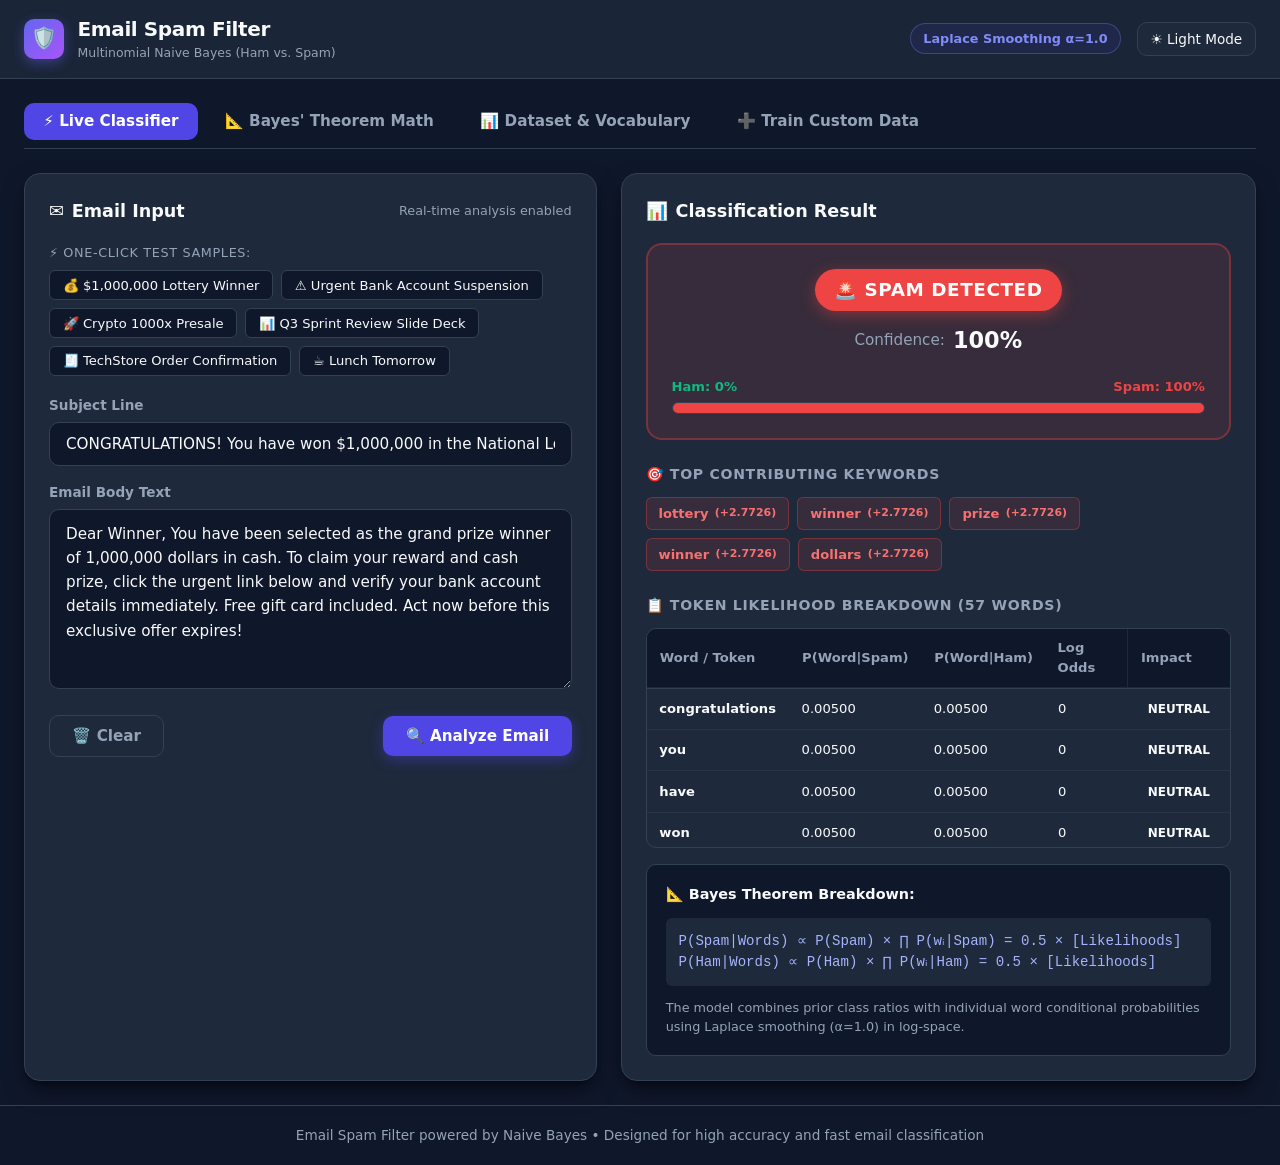
==== index.html @ 313b8cf3 "Add files via upload" ====
<!DOCTYPE html>
<html lang="en" data-theme="dark">
<head>
  <meta charset="UTF-8">
  <meta name="viewport" content="width=device-width, initial-scale=1.0">
  <title>Email Spam Filter — Naive Bayes Classifier</title>
  <link rel="stylesheet" href="static/style.css">
  <link rel="icon" href="data:image/svg+xml,<svg xmlns='http://www.w3.org/2000/svg' viewBox='0 0 100 100'><text y='.9em' font-size='90'>🛡️</text></svg>">
</head>
<body>

  <!-- Header -->
  <header>
    <div class="header-container">
      <div class="logo-area">
        <div class="logo-icon">🛡️</div>
        <div class="logo-text">
          <h1>Email Spam Filter</h1>
          <p>Multinomial Naive Bayes (Ham vs. Spam)</p>
        </div>
      </div>
      <div class="header-actions">
        <span class="badge-tag">Laplace Smoothing α=1.0</span>
        <button id="themeToggle" class="theme-toggle">
          <span>☀️ Light Mode</span>
        </button>
      </div>
    </div>
  </header>

  <!-- Main Content -->
  <main>
    <!-- Navigation Tabs -->
    <nav class="tabs-nav">
      <button class="tab-btn active" data-tab="tab-analyzer">
        <span>⚡ Live Classifier</span>
      </button>
      <button class="tab-btn" data-tab="tab-math">
        <span>📐 Bayes' Theorem Math</span>
      </button>
      <button class="tab-btn" data-tab="tab-dataset">
        <span>📊 Dataset & Vocabulary</span>
      </button>
      <button class="tab-btn" data-tab="tab-train">
        <span>➕ Train Custom Data</span>
      </button>
    </nav>

    <!-- TAB 1: Live Email Classifier -->
    <section id="tab-analyzer" class="tab-panel active">
      <div class="app-grid">
        
        <!-- Left Panel: Input & Samples -->
        <div class="card">
          <div class="card-header">
            <h2 class="card-title">
              <span>✉️</span> Email Input
            </h2>
            <span style="font-size: 0.8rem; color: var(--text-muted);">Real-time analysis enabled</span>
          </div>

          <!-- Quick Test Samples -->
          <div class="samples-bar">
            <div class="samples-label">
              <span>⚡ One-Click Test Samples:</span>
            </div>
            <div id="sampleChips" class="samples-chips">
              <!-- Dynamically rendered samples -->
            </div>
          </div>

          <!-- Input Fields -->
          <div class="form-group">
            <label for="emailSubject">Subject Line</label>
            <input type="text" id="emailSubject" class="form-control" placeholder="e.g., Claim your $1,000,000 lottery winnings now!">
          </div>

          <div class="form-group">
            <label for="emailBody">Email Body Text</label>
            <textarea id="emailBody" class="form-control" placeholder="Type or paste the contents of an email here..."></textarea>
          </div>

          <div class="action-row">
            <button id="clearBtn" class="btn btn-secondary">
              <span>🗑️ Clear</span>
            </button>
            <button id="analyzeBtn" class="btn btn-primary">
              <span>🔍 Analyze Email</span>
            </button>
          </div>
        </div>

        <!-- Right Panel: Results & Diagnostics -->
        <div class="card">
          <div class="card-header">
            <h2 class="card-title">
              <span>📊</span> Classification Result
            </h2>
          </div>

          <div id="resultCard">
            <!-- Dynamic Result Card -->
          </div>
        </div>

      </div>
    </section>

    <!-- TAB 2: Bayes Theorem Math -->
    <section id="tab-math" class="tab-panel">
      <div class="card">
        <h2 class="card-title" style="margin-bottom: 1rem;">
          <span>📐</span> How Naive Bayes Classifies Emails
        </h2>
        
        <p style="color: var(--text-muted); margin-bottom: 1.5rem;">
          Naive Bayes calculates the probability that an email belongs to a class (\(C \in \{\text{Spam}, \text{Ham}\}\)) given the observed words (\(W = \{w_1, w_2, \dots, w_n\}\)).
        </p>

        <div style="display: grid; grid-template-columns: repeat(auto-fit, minmax(300px, 1fr)); gap: 1.5rem;">
          
          <div class="math-card">
            <h3 style="color: var(--primary); margin-bottom: 0.5rem;">1. Bayes' Theorem</h3>
            <div class="math-formula">
              P(Spam | W) = [ P(Spam) × ∏ P(wᵢ | Spam) ] / P(W)
            </div>
            <p style="font-size: 0.85rem; color: var(--text-muted);">
              Calculates the posterior probability given the product of individual word likelihoods multiplied by the prior probability of spam.
            </p>
          </div>

          <div class="math-card">
            <h3 style="color: var(--warning-yellow); margin-bottom: 0.5rem;">2. Laplace Smoothing</h3>
            <div class="math-formula">
              P(wᵢ | c) = (Count(wᵢ, c) + α) / (Total Words in c + α × |V|)
            </div>
            <p style="font-size: 0.85rem; color: var(--text-muted);">
              Prevents zero-probability errors when encountering words that never appeared in a specific training category (setting α = 1.0).
            </p>
          </div>

          <div class="math-card">
            <h3 style="color: var(--ham-green); margin-bottom: 0.5rem;">3. Log-Space Computation</h3>
            <div class="math-formula">
              log P(c | W) = log P(c) + ∑ log P(wᵢ | c)
            </div>
            <p style="font-size: 0.85rem; color: var(--text-muted);">
              Multiplication of many small probabilities causes floating-point underflow in computers. Adding log probabilities preserves numerical precision.
            </p>
          </div>

          <div class="math-card">
            <h3 style="color: var(--spam-red); margin-bottom: 0.5rem;">4. The "Naive" Assumption</h3>
            <div class="math-formula">
              P(w₁, w₂, ..., wₙ | c) = ∏ P(wᵢ | c)
            </div>
            <p style="font-size: 0.85rem; color: var(--text-muted);">
              Assumes that all words in an email are conditionally independent of each other given the class. Despite being simplistic, it delivers outstanding accuracy in spam filtering!
            </p>
          </div>

        </div>
      </div>
    </section>

    <!-- TAB 3: Dataset & Vocabulary -->
    <section id="tab-dataset" class="tab-panel">
      <div id="statsContainer">
        <!-- Dynamically rendered statistics -->
      </div>
    </section>

    <!-- TAB 4: Train Custom Data -->
    <section id="tab-train" class="tab-panel">
      <div class="card" style="max-width: 700px; margin: 0 auto;">
        <h2 class="card-title" style="margin-bottom: 0.5rem;">
          <span>➕</span> Add Email to Training Set
        </h2>
        <p style="color: var(--text-muted); font-size: 0.88rem; margin-bottom: 1.5rem;">
          Expand the classifier's vocabulary by adding new custom Ham or Spam emails. The model retrains in milliseconds.
        </p>

        <form id="trainForm">
          <div class="form-group">
            <label for="customLabel">Email Classification</label>
            <select id="customLabel" class="form-control">
              <option value="spam">🚨 SPAM (Unsolicited / Phishing / Scams / Marketing)</option>
              <option value="ham">✅ HAM (Legitimate / Personal / Work / Invoices)</option>
            </select>
          </div>

          <div class="form-group">
            <label for="customSubject">Subject Line</label>
            <input type="text" id="customSubject" class="form-control" placeholder="Enter subject...">
          </div>

          <div class="form-group">
            <label for="customBody">Email Body</label>
            <textarea id="customBody" class="form-control" style="min-height: 120px;" placeholder="Enter email text..."></textarea>
          </div>

          <div style="display: flex; align-items: center; justify-content: space-between; margin-top: 1.2rem;">
            <div id="trainStatus" style="font-size: 0.88rem;"></div>
            <button type="submit" class="btn btn-primary">
              <span>🚀 Train Model</span>
            </button>
          </div>
        </form>
      </div>
    </section>

  </main>

  <!-- Footer -->
  <footer>
    <p>Email Spam Filter powered by Naive Bayes &bull; Designed for high accuracy and fast email classification</p>
  </footer>

  <script src="static/app.js"></script>
</body>
</html>
---- static/style.css ----
:root {
  --primary: #4f46e5;
  --primary-hover: #4338ca;
  --primary-light: rgba(79, 70, 229, 0.1);
  --spam-red: #ef4444;
  --spam-red-bg: rgba(239, 68, 68, 0.12);
  --spam-red-border: rgba(239, 68, 68, 0.35);
  --ham-green: #10b981;
  --ham-green-bg: rgba(16, 185, 129, 0.12);
  --ham-green-border: rgba(16, 185, 129, 0.35);
  --warning-yellow: #f59e0b;
  
  --bg-main: #0f172a;
  --bg-card: #1e293b;
  --bg-card-glass: rgba(30, 41, 59, 0.85);
  --bg-input: #0f172a;
  --border-color: #334155;
  --border-hover: #475569;
  --text-main: #f8fafc;
  --text-muted: #94a3b8;
  --text-faint: #64748b;
  --shadow: 0 10px 25px -5px rgba(0, 0, 0, 0.5), 0 8px 10px -6px rgba(0, 0, 0, 0.5);
  --radius-lg: 16px;
  --radius-md: 10px;
  --radius-sm: 6px;
}

[data-theme="light"] {
  --bg-main: #f1f5f9;
  --bg-card: #ffffff;
  --bg-card-glass: rgba(255, 255, 255, 0.9);
  --bg-input: #f8fafc;
  --border-color: #e2e8f0;
  --border-hover: #cbd5e1;
  --text-main: #0f172a;
  --text-muted: #64748b;
  --text-faint: #94a3b8;
  --shadow: 0 10px 25px -5px rgba(15, 23, 42, 0.08), 0 8px 10px -6px rgba(15, 23, 42, 0.04);
}

* {
  margin: 0;
  padding: 0;
  box-sizing: border-box;
  font-family: 'Segoe UI', system-ui, -apple-system, BlinkMacSystemFont, Roboto, Oxygen, Ubuntu, Cantarell, sans-serif;
}

body {
  background-color: var(--bg-main);
  color: var(--text-main);
  min-height: 100vh;
  display: flex;
  flex-direction: column;
  transition: background-color 0.3s ease, color 0.3s ease;
  line-height: 1.5;
}

/* Header */
header {
  background: var(--bg-card-glass);
  backdrop-filter: blur(12px);
  border-bottom: 1px solid var(--border-color);
  position: sticky;
  top: 0;
  z-index: 100;
}

.header-container {
  max-width: 1280px;
  margin: 0 auto;
  padding: 0.9rem 1.5rem;
  display: flex;
  align-items: center;
  justify-content: space-between;
}

.logo-area {
  display: flex;
  align-items: center;
  gap: 0.85rem;
}

.logo-icon {
  width: 40px;
  height: 40px;
  background: linear-gradient(135deg, #6366f1, #a855f7);
  border-radius: 10px;
  display: flex;
  align-items: center;
  justify-content: center;
  color: white;
  font-size: 1.3rem;
  box-shadow: 0 4px 12px rgba(99, 102, 241, 0.4);
}

.logo-text h1 {
  font-size: 1.25rem;
  font-weight: 700;
  letter-spacing: -0.02em;
}

.logo-text p {
  font-size: 0.78rem;
  color: var(--text-muted);
}

.header-actions {
  display: flex;
  align-items: center;
  gap: 1rem;
}

.badge-tag {
  background: var(--primary-light);
  color: #818cf8;
  padding: 0.3rem 0.75rem;
  border-radius: 20px;
  font-size: 0.8rem;
  font-weight: 600;
  border: 1px solid rgba(129, 140, 248, 0.3);
}

.theme-toggle {
  background: var(--bg-card);
  border: 1px solid var(--border-color);
  color: var(--text-main);
  padding: 0.5rem 0.8rem;
  border-radius: var(--radius-md);
  cursor: pointer;
  display: flex;
  align-items: center;
  gap: 0.4rem;
  font-size: 0.85rem;
  transition: all 0.2s;
}

.theme-toggle:hover {
  border-color: var(--border-hover);
}

/* Main Container */
main {
  flex: 1;
  max-width: 1280px;
  width: 100%;
  margin: 1.5rem auto;
  padding: 0 1.5rem;
}

/* Tabs */
.tabs-nav {
  display: flex;
  gap: 0.5rem;
  margin-bottom: 1.5rem;
  border-bottom: 1px solid var(--border-color);
  padding-bottom: 0.5rem;
}

.tab-btn {
  background: transparent;
  border: none;
  color: var(--text-muted);
  font-size: 0.95rem;
  font-weight: 600;
  padding: 0.6rem 1.2rem;
  border-radius: var(--radius-md);
  cursor: pointer;
  display: flex;
  align-items: center;
  gap: 0.5rem;
  transition: all 0.2s;
}

.tab-btn:hover {
  color: var(--text-main);
  background: rgba(255, 255, 255, 0.05);
}

.tab-btn.active {
  color: white;
  background: var(--primary);
}

/* Tab Panels */
.tab-panel {
  display: none;
}

.tab-panel.active {
  display: block;
}

/* Grid Layout */
.app-grid {
  display: grid;
  grid-template-columns: 1.15fr 0.85fr;
  gap: 1.5rem;
}

@media (max-width: 960px) {
  .app-grid {
    grid-template-columns: 1fr;
  }
}

/* Card */
.card {
  background: var(--bg-card);
  border: 1px solid var(--border-color);
  border-radius: var(--radius-lg);
  padding: 1.5rem;
  box-shadow: var(--shadow);
}

.card-header {
  display: flex;
  align-items: center;
  justify-content: space-between;
  margin-bottom: 1.2rem;
}

.card-title {
  font-size: 1.1rem;
  font-weight: 700;
  display: flex;
  align-items: center;
  gap: 0.5rem;
}

/* Sample Emails Picker */
.samples-bar {
  margin-bottom: 1.2rem;
}

.samples-label {
  font-size: 0.8rem;
  text-transform: uppercase;
  letter-spacing: 0.05em;
  color: var(--text-muted);
  margin-bottom: 0.5rem;
  display: flex;
  align-items: center;
  gap: 0.4rem;
}

.samples-chips {
  display: flex;
  flex-wrap: wrap;
  gap: 0.5rem;
}

.sample-chip {
  background: var(--bg-main);
  border: 1px solid var(--border-color);
  color: var(--text-main);
  padding: 0.4rem 0.8rem;
  border-radius: var(--radius-sm);
  font-size: 0.82rem;
  cursor: pointer;
  transition: all 0.2s;
  display: flex;
  align-items: center;
  gap: 0.35rem;
}

.sample-chip:hover {
  border-color: var(--primary);
  transform: translateY(-1px);
}

.sample-chip.spam-chip:hover {
  border-color: var(--spam-red);
  background: var(--spam-red-bg);
}

.sample-chip.ham-chip:hover {
  border-color: var(--ham-green);
  background: var(--ham-green-bg);
}

/* Inputs */
.form-group {
  margin-bottom: 1rem;
}

.form-group label {
  display: block;
  font-size: 0.85rem;
  font-weight: 600;
  color: var(--text-muted);
  margin-bottom: 0.4rem;
}

.form-control {
  width: 100%;
  background: var(--bg-input);
  border: 1px solid var(--border-color);
  border-radius: var(--radius-md);
  padding: 0.75rem 1rem;
  color: var(--text-main);
  font-size: 0.95rem;
  transition: border-color 0.2s, box-shadow 0.2s;
}

.form-control:focus {
  outline: none;
  border-color: var(--primary);
  box-shadow: 0 0 0 3px var(--primary-light);
}

textarea.form-control {
  resize: vertical;
  min-height: 180px;
  line-height: 1.6;
}

.action-row {
  display: flex;
  align-items: center;
  justify-content: space-between;
  margin-top: 1.2rem;
}

.btn {
  padding: 0.7rem 1.4rem;
  border-radius: var(--radius-md);
  font-size: 0.95rem;
  font-weight: 600;
  cursor: pointer;
  display: inline-flex;
  align-items: center;
  gap: 0.5rem;
  transition: all 0.2s;
  border: none;
}

.btn-primary {
  background: var(--primary);
  color: white;
  box-shadow: 0 4px 14px rgba(79, 70, 229, 0.4);
}

.btn-primary:hover {
  background: var(--primary-hover);
  transform: translateY(-1px);
}

.btn-secondary {
  background: transparent;
  border: 1px solid var(--border-color);
  color: var(--text-muted);
}

.btn-secondary:hover {
  color: var(--text-main);
  border-color: var(--border-hover);
}

/* Result Panel */
.result-box {
  text-align: center;
  padding: 1.5rem;
  border-radius: var(--radius-lg);
  margin-bottom: 1.5rem;
  position: relative;
  overflow: hidden;
  transition: all 0.3s ease;
  border: 2px solid transparent;
}

.result-box.empty {
  background: var(--bg-main);
  border-color: var(--border-color);
  color: var(--text-muted);
}

.result-box.spam {
  background: var(--spam-red-bg);
  border-color: var(--spam-red-border);
}

.result-box.ham {
  background: var(--ham-green-bg);
  border-color: var(--ham-green-border);
}

.status-badge {
  display: inline-flex;
  align-items: center;
  gap: 0.5rem;
  padding: 0.45rem 1.2rem;
  border-radius: 30px;
  font-size: 1.15rem;
  font-weight: 800;
  letter-spacing: 0.03em;
  margin-bottom: 0.8rem;
  text-transform: uppercase;
}

.result-box.spam .status-badge {
  background: var(--spam-red);
  color: white;
  box-shadow: 0 4px 15px rgba(239, 68, 68, 0.4);
}

.result-box.ham .status-badge {
  background: var(--ham-green);
  color: white;
  box-shadow: 0 4px 15px rgba(16, 185, 129, 0.4);
}

.confidence-display {
  display: flex;
  align-items: center;
  justify-content: center;
  gap: 0.5rem;
  font-size: 0.95rem;
  color: var(--text-muted);
}

.confidence-num {
  font-size: 1.4rem;
  font-weight: 800;
  color: var(--text-main);
}

/* Probability Bars */
.prob-split {
  margin-top: 1.2rem;
}

.prob-labels {
  display: flex;
  justify-content: space-between;
  font-size: 0.82rem;
  font-weight: 600;
  margin-bottom: 0.35rem;
}

.prob-bar-container {
  height: 12px;
  background: var(--bg-main);
  border-radius: 6px;
  overflow: hidden;
  display: flex;
  border: 1px solid var(--border-color);
}

.prob-bar-ham {
  height: 100%;
  background: var(--ham-green);
  transition: width 0.4s ease;
}

.prob-bar-spam {
  height: 100%;
  background: var(--spam-red);
  transition: width 0.4s ease;
}

/* Keywords Highlights */
.section-subtitle {
  font-size: 0.88rem;
  font-weight: 700;
  color: var(--text-muted);
  text-transform: uppercase;
  letter-spacing: 0.05em;
  margin-bottom: 0.75rem;
  display: flex;
  align-items: center;
  gap: 0.4rem;
}

.triggers-container {
  display: flex;
  flex-wrap: wrap;
  gap: 0.5rem;
  margin-bottom: 1.5rem;
}

.trigger-badge {
  padding: 0.35rem 0.75rem;
  border-radius: var(--radius-sm);
  font-size: 0.82rem;
  font-weight: 600;
  display: inline-flex;
  align-items: center;
  gap: 0.4rem;
}

.trigger-badge.spam {
  background: var(--spam-red-bg);
  color: #f87171;
  border: 1px solid var(--spam-red-border);
}

.trigger-badge.ham {
  background: var(--ham-green-bg);
  color: #34d399;
  border: 1px solid var(--ham-green-border);
}

/* Token Breakdown Table */
.token-table-wrapper {
  max-height: 220px;
  overflow-y: auto;
  border: 1px solid var(--border-color);
  border-radius: var(--radius-md);
}

.token-table {
  width: 100%;
  border-collapse: collapse;
  font-size: 0.82rem;
  text-align: left;
}

.token-table th {
  background: var(--bg-main);
  padding: 0.6rem 0.8rem;
  color: var(--text-muted);
  position: sticky;
  top: 0;
  font-weight: 600;
  border-bottom: 1px solid var(--border-color);
}

.token-table td {
  padding: 0.55rem 0.8rem;
  border-bottom: 1px solid rgba(255, 255, 255, 0.05);
}

.token-table tr:hover td {
  background: rgba(255, 255, 255, 0.02);
}

/* Explain Section / Formula */
.math-card {
  background: var(--bg-main);
  border: 1px solid var(--border-color);
  border-radius: var(--radius-md);
  padding: 1.2rem;
  margin-top: 1rem;
  font-size: 0.9rem;
}

.math-formula {
  background: var(--bg-card);
  padding: 0.8rem;
  border-radius: var(--radius-sm);
  font-family: 'Consolas', 'Courier New', monospace;
  color: #a5b4fc;
  font-size: 0.88rem;
  margin: 0.75rem 0;
  overflow-x: auto;
}

/* Stats Cards */
.stats-grid {
  display: grid;
  grid-template-columns: repeat(auto-fit, minmax(200px, 1fr));
  gap: 1rem;
  margin-bottom: 1.5rem;
}

.stat-item {
  background: var(--bg-main);
  border: 1px solid var(--border-color);
  border-radius: var(--radius-md);
  padding: 1.2rem;
  text-align: center;
}

.stat-number {
  font-size: 1.8rem;
  font-weight: 800;
  color: var(--primary);
  margin-bottom: 0.2rem;
}

.stat-title {
  font-size: 0.82rem;
  color: var(--text-muted);
  font-weight: 600;
}

/* Footer */
footer {
  margin-top: auto;
  border-top: 1px solid var(--border-color);
  padding: 1.2rem;
  text-align: center;
  font-size: 0.85rem;
  color: var(--text-muted);
}
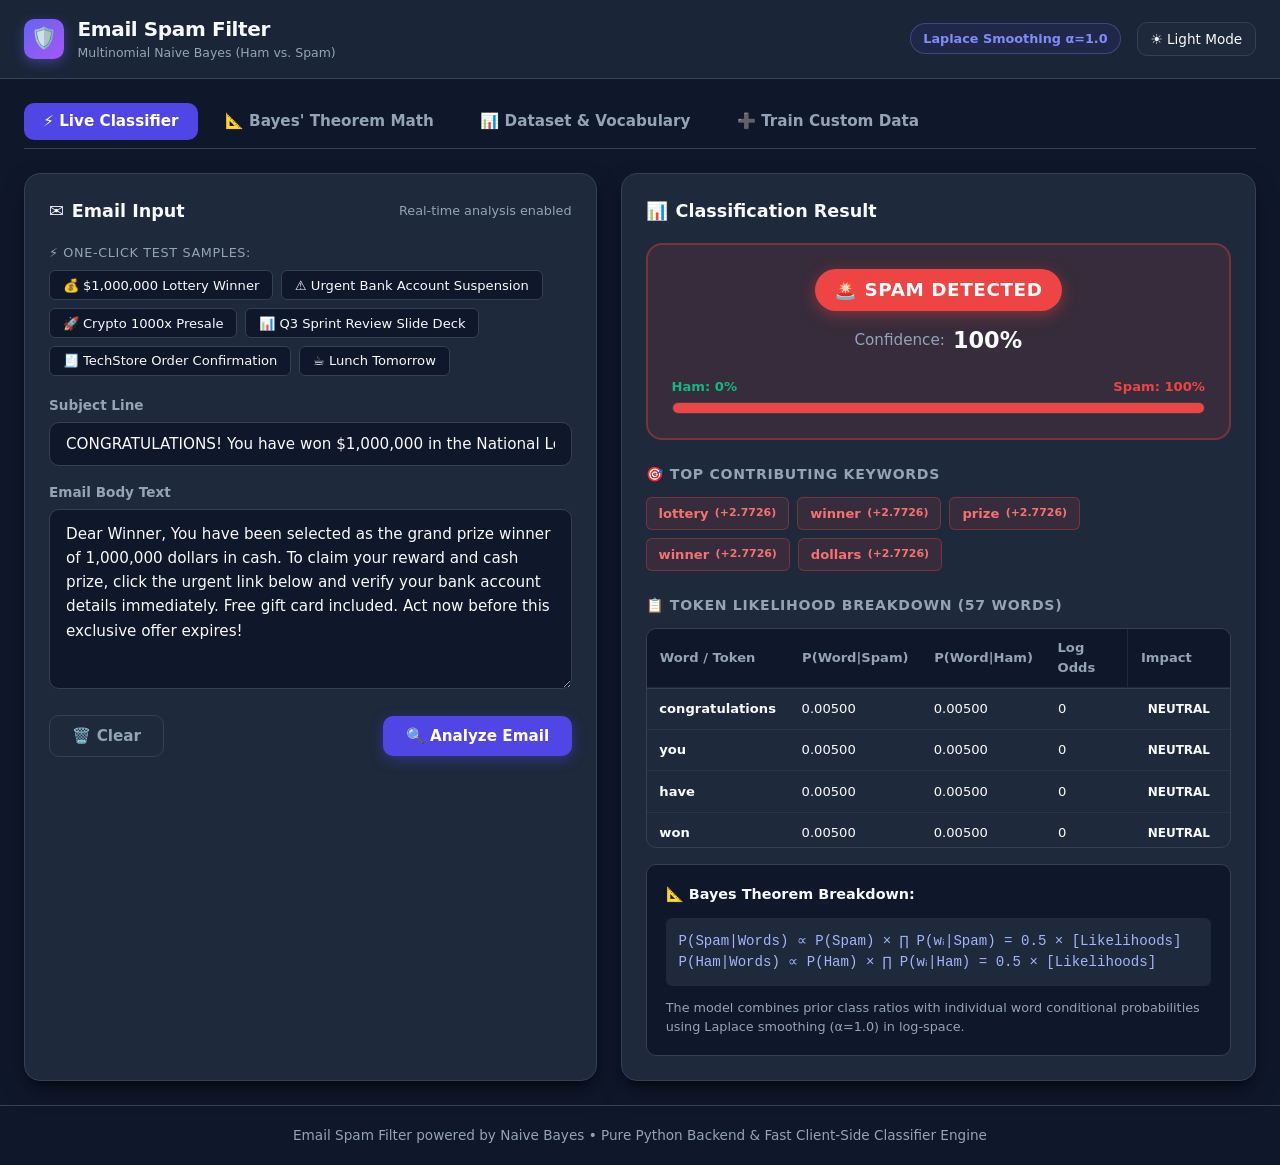
==== commit 6cb1cae3: "Add files via upload" ====
--- a/index.html
+++ b/index.html
@@ -114,7 +114,7 @@
         </h2>
         
         <p style="color: var(--text-muted); margin-bottom: 1.5rem;">
-          Naive Bayes calculates the probability that an email belongs to a class (\(C \in \{\text{Spam}, \text{Ham}\}\)) given the observed words (\(W = \{w_1, w_2, \dots, w_n\}\)).
+          Multinomial Naive Bayes calculates the posterior probability that an incoming email belongs to category (Spam or Ham) given the sequence of observed words.
         </p>
 
         <div style="display: grid; grid-template-columns: repeat(auto-fit, minmax(300px, 1fr)); gap: 1.5rem;">
@@ -125,7 +125,7 @@
               P(Spam | W) = [ P(Spam) × ∏ P(wᵢ | Spam) ] / P(W)
             </div>
             <p style="font-size: 0.85rem; color: var(--text-muted);">
-              Calculates the posterior probability given the product of individual word likelihoods multiplied by the prior probability of spam.
+              Calculates the posterior probability by multiplying prior class probability by the product of individual word likelihoods.
             </p>
           </div>
 
@@ -135,7 +135,7 @@
               P(wᵢ | c) = (Count(wᵢ, c) + α) / (Total Words in c + α × |V|)
             </div>
             <p style="font-size: 0.85rem; color: var(--text-muted);">
-              Prevents zero-probability errors when encountering words that never appeared in a specific training category (setting α = 1.0).
+              Prevents zero-probability multiplication errors when encountering words that never appeared in training data (setting α = 1.0).
             </p>
           </div>
 
@@ -145,7 +145,7 @@
               log P(c | W) = log P(c) + ∑ log P(wᵢ | c)
             </div>
             <p style="font-size: 0.85rem; color: var(--text-muted);">
-              Multiplication of many small probabilities causes floating-point underflow in computers. Adding log probabilities preserves numerical precision.
+              Multiplication of many small probabilities causes floating-point underflow. Computing in log-space replaces multiplication with addition.
             </p>
           </div>
 
@@ -155,7 +155,7 @@
               P(w₁, w₂, ..., wₙ | c) = ∏ P(wᵢ | c)
             </div>
             <p style="font-size: 0.85rem; color: var(--text-muted);">
-              Assumes that all words in an email are conditionally independent of each other given the class. Despite being simplistic, it delivers outstanding accuracy in spam filtering!
+              Assumes all word occurrences are conditionally independent given the email category. Despite its simplicity, it delivers remarkable classification accuracy!
             </p>
           </div>
 
@@ -166,7 +166,7 @@
     <!-- TAB 3: Dataset & Vocabulary -->
     <section id="tab-dataset" class="tab-panel">
       <div id="statsContainer">
-        <!-- Dynamically rendered statistics -->
+        <!-- Dynamically rendered statistics & Interactive Dataset Explorer -->
       </div>
     </section>
 
@@ -177,7 +177,7 @@
           <span>➕</span> Add Email to Training Set
         </h2>
         <p style="color: var(--text-muted); font-size: 0.88rem; margin-bottom: 1.5rem;">
-          Expand the classifier's vocabulary by adding new custom Ham or Spam emails. The model retrains in milliseconds.
+          Expand the classifier's vocabulary by adding custom Ham or Spam emails. The model retrains in real-time and updates vocabulary statistics.
         </p>
 
         <form id="trainForm">
@@ -213,7 +213,7 @@
 
   <!-- Footer -->
   <footer>
-    <p>Email Spam Filter powered by Naive Bayes &bull; Designed for high accuracy and fast email classification</p>
+    <p>Email Spam Filter powered by Naive Bayes &bull; Pure Python Backend &amp; Fast Client-Side Classifier Engine</p>
   </footer>
 
   <script src="static/app.js"></script>
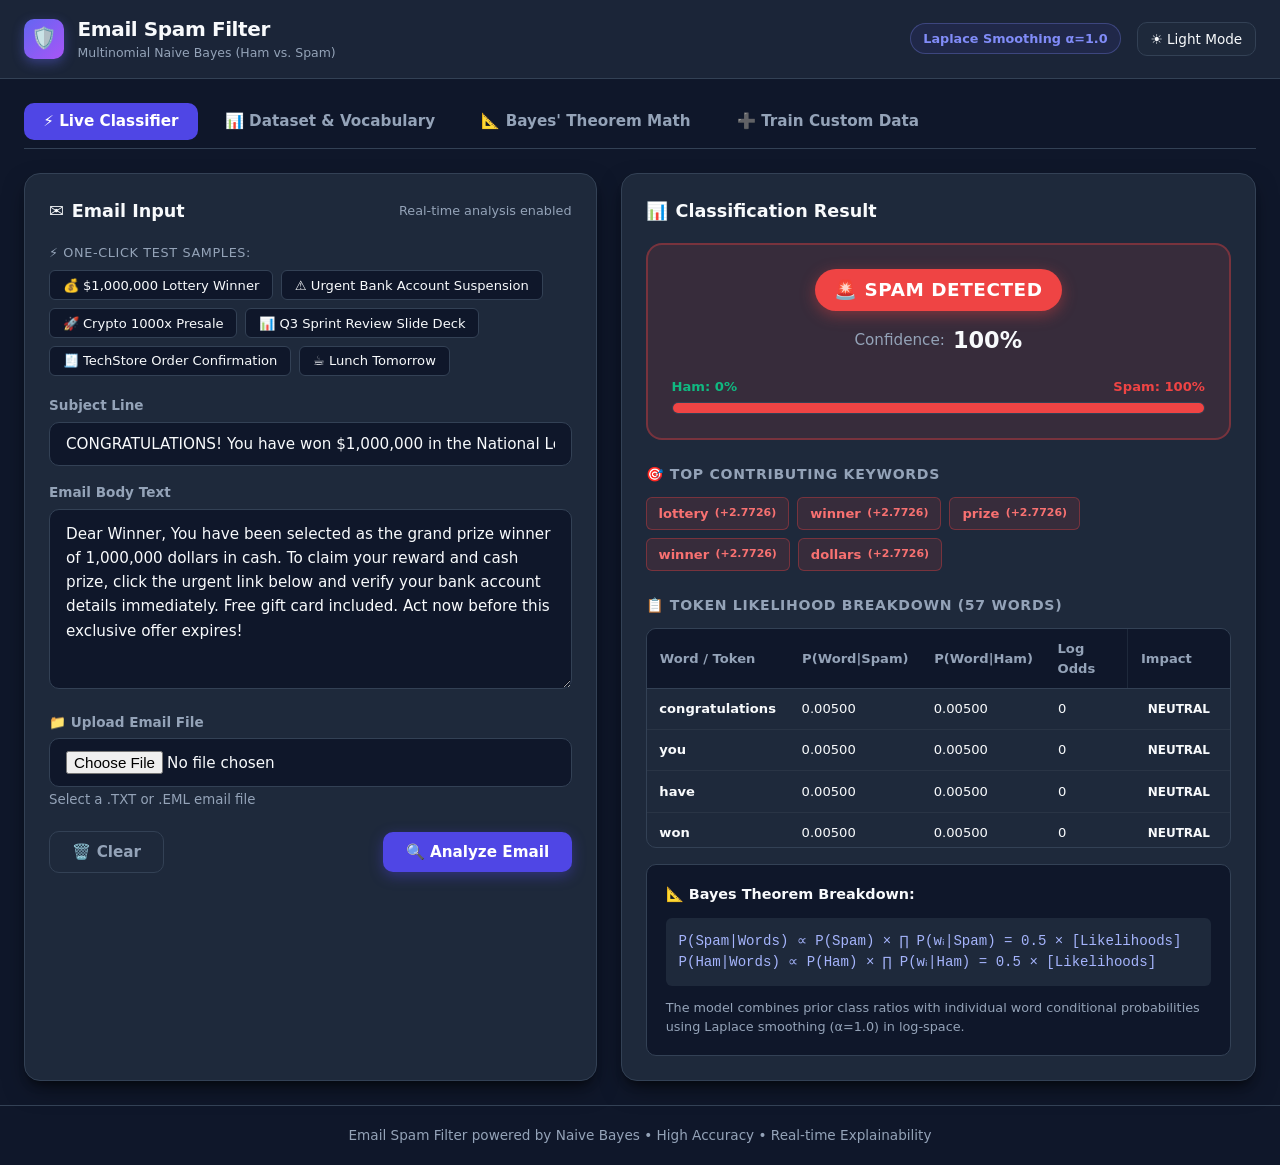
==== commit 3cc05a36: "Add files via upload" ====
--- a/index.html
+++ b/index.html
@@ -3,219 +3,887 @@
 <head>
   <meta charset="UTF-8">
   <meta name="viewport" content="width=device-width, initial-scale=1.0">
+
   <title>Email Spam Filter — Naive Bayes Classifier</title>
+
   <link rel="stylesheet" href="static/style.css">
-  <link rel="icon" href="data:image/svg+xml,<svg xmlns='http://www.w3.org/2000/svg' viewBox='0 0 100 100'><text y='.9em' font-size='90'>🛡️</text></svg>">
+
+  <link rel="icon"
+    href="data:image/svg+xml,<svg xmlns='http://www.w3.org/2000/svg' viewBox='0 0 100 100'><text y='.9em' font-size='90'>🛡️</text></svg>">
 </head>
+
 <body>
 
-  <!-- Header -->
+  <!-- HEADER -->
   <header>
     <div class="header-container">
+
       <div class="logo-area">
         <div class="logo-icon">🛡️</div>
+
         <div class="logo-text">
           <h1>Email Spam Filter</h1>
           <p>Multinomial Naive Bayes (Ham vs. Spam)</p>
         </div>
       </div>
+
       <div class="header-actions">
         <span class="badge-tag">Laplace Smoothing α=1.0</span>
+
         <button id="themeToggle" class="theme-toggle">
           <span>☀️ Light Mode</span>
         </button>
       </div>
+
     </div>
   </header>
 
-  <!-- Main Content -->
+
+  <!-- MAIN CONTENT -->
   <main>
-    <!-- Navigation Tabs -->
+
+    <!-- NAVIGATION -->
     <nav class="tabs-nav">
+
       <button class="tab-btn active" data-tab="tab-analyzer">
         <span>⚡ Live Classifier</span>
       </button>
+
+      <button class="tab-btn" data-tab="tab-dataset">
+        <span>📊 Dataset & Vocabulary</span>
+      </button>
+
       <button class="tab-btn" data-tab="tab-math">
         <span>📐 Bayes' Theorem Math</span>
       </button>
-      <button class="tab-btn" data-tab="tab-dataset">
-        <span>📊 Dataset & Vocabulary</span>
-      </button>
+
       <button class="tab-btn" data-tab="tab-train">
         <span>➕ Train Custom Data</span>
       </button>
+
     </nav>
 
-    <!-- TAB 1: Live Email Classifier -->
+
+    <!-- ===================== -->
+    <!-- TAB 1 LIVE CLASSIFIER -->
+    <!-- ===================== -->
+
     <section id="tab-analyzer" class="tab-panel active">
+
       <div class="app-grid">
-        
-        <!-- Left Panel: Input & Samples -->
+
+        <!-- LEFT INPUT PANEL -->
         <div class="card">
+
           <div class="card-header">
+
             <h2 class="card-title">
               <span>✉️</span> Email Input
             </h2>
-            <span style="font-size: 0.8rem; color: var(--text-muted);">Real-time analysis enabled</span>
-          </div>
-
-          <!-- Quick Test Samples -->
+
+            <span style="font-size: 0.8rem; color: var(--text-muted);">
+              Real-time analysis enabled
+            </span>
+
+          </div>
+
+
+          <!-- QUICK SAMPLES -->
+
           <div class="samples-bar">
+
             <div class="samples-label">
               <span>⚡ One-Click Test Samples:</span>
             </div>
+
             <div id="sampleChips" class="samples-chips">
-              <!-- Dynamically rendered samples -->
-            </div>
-          </div>
-
-          <!-- Input Fields -->
+
+              <!-- Samples added by JavaScript -->
+
+            </div>
+
+          </div>
+
+
+          <!-- SUBJECT -->
+
           <div class="form-group">
-            <label for="emailSubject">Subject Line</label>
-            <input type="text" id="emailSubject" class="form-control" placeholder="e.g., Claim your $1,000,000 lottery winnings now!">
-          </div>
+
+            <label for="emailSubject">
+              Subject Line
+            </label>
+
+            <input
+              type="text"
+              id="emailSubject"
+              class="form-control"
+              placeholder="e.g., Claim your $1,000,000 lottery winnings now!"
+            >
+
+          </div>
+
+
+          <!-- EMAIL BODY -->
 
           <div class="form-group">
-            <label for="emailBody">Email Body Text</label>
-            <textarea id="emailBody" class="form-control" placeholder="Type or paste the contents of an email here..."></textarea>
-          </div>
+
+            <label for="emailBody">
+              Email Body Text
+            </label>
+
+            <textarea
+              id="emailBody"
+              class="form-control"
+              placeholder="Type or paste the contents of an email here..."
+            ></textarea>
+
+          </div>
+
+
+          <!-- ===================== -->
+          <!-- FILE UPLOAD SECTION -->
+          <!-- ===================== -->
+
+          <div class="form-group">
+
+            <label for="emailFile">
+              📁 Upload Email File
+            </label>
+
+            <input
+              type="file"
+              id="emailFile"
+              class="form-control"
+              accept=".txt,.eml"
+            >
+
+            <small style="color: var(--text-muted);">
+              Select a .TXT or .EML email file
+            </small>
+
+          </div>
+
+
+          <!-- BUTTONS -->
 
           <div class="action-row">
+
             <button id="clearBtn" class="btn btn-secondary">
               <span>🗑️ Clear</span>
             </button>
+
             <button id="analyzeBtn" class="btn btn-primary">
               <span>🔍 Analyze Email</span>
             </button>
-          </div>
-        </div>
-
-        <!-- Right Panel: Results & Diagnostics -->
+
+          </div>
+
+        </div>
+
+
+        <!-- RIGHT RESULT PANEL -->
+
         <div class="card">
+
           <div class="card-header">
+
             <h2 class="card-title">
               <span>📊</span> Classification Result
             </h2>
-          </div>
+
+          </div>
+
 
           <div id="resultCard">
-            <!-- Dynamic Result Card -->
-          </div>
+
+            <!-- Result added by JavaScript -->
+
+          </div>
+
         </div>
 
       </div>
+
     </section>
 
-    <!-- TAB 2: Bayes Theorem Math -->
-    <section id="tab-math" class="tab-panel">
+
+    <!-- ===================== -->
+    <!-- TAB 2 DATASET -->
+    <!-- ===================== -->
+
+    <section id="tab-dataset" class="tab-panel">
+
+      <div class="stats-grid">
+
+        <div class="stat-item">
+
+          <div id="statTotalSamples" class="stat-number">
+            36
+          </div>
+
+          <div class="stat-title">
+            Training Samples (Emails)
+          </div>
+
+        </div>
+
+
+        <div class="stat-item">
+
+          <div id="statVocabSize" class="stat-number">
+            718
+          </div>
+
+          <div class="stat-title">
+            Unique Vocabulary Words
+          </div>
+
+        </div>
+
+
+        <div class="stat-item">
+
+          <div id="statClassSplit" class="stat-number">
+            18 / 18
+          </div>
+
+          <div class="stat-title">
+            Ham / Spam Split (50/50)
+          </div>
+
+        </div>
+
+
+        <div class="stat-item">
+
+          <div class="stat-number"
+               style="color: var(--ham-green);">
+            100%
+          </div>
+
+          <div class="stat-title">
+            Validation Accuracy
+          </div>
+
+        </div>
+
+      </div>
+
+
       <div class="card">
-        <h2 class="card-title" style="margin-bottom: 1rem;">
-          <span>📐</span> How Naive Bayes Classifies Emails
+
+        <!-- SUB NAVIGATION -->
+
+        <div class="sub-nav">
+
+          <button
+            id="subBtnDataset"
+            class="sub-btn active"
+            onclick="switchDatasetSubView('dataset')"
+          >
+
+            📚 Browse Training Emails (36)
+
+          </button>
+
+
+          <button
+            id="subBtnVocab"
+            class="sub-btn"
+            onclick="switchDatasetSubView('vocab')"
+          >
+
+            📖 Vocabulary & Likelihoods (718)
+
+          </button>
+
+
+          <button
+            id="subBtnMatrix"
+            class="sub-btn"
+            onclick="switchDatasetSubView('matrix')"
+          >
+
+            🎯 Confusion Matrix & Metrics
+
+          </button>
+
+        </div>
+
+
+        <!-- DATASET VIEW -->
+
+        <div id="subViewDataset">
+
+          <div class="dataset-search-bar">
+
+            <input
+              type="text"
+              id="datasetSearchInput"
+              class="form-control"
+              placeholder="🔍 Search emails by subject or body keywords..."
+            >
+
+
+            <div style="display: flex; gap: 0.4rem;">
+
+              <button
+                class="btn btn-secondary btn-sm filter-pill active"
+                onclick="filterDatasetCategory('all', this)"
+              >
+                All (36)
+              </button>
+
+
+              <button
+                class="btn btn-secondary btn-sm filter-pill"
+                onclick="filterDatasetCategory('spam', this)"
+              >
+                🚨 Spam (18)
+              </button>
+
+
+              <button
+                class="btn btn-secondary btn-sm filter-pill"
+                onclick="filterDatasetCategory('ham', this)"
+              >
+                ✅ Ham (18)
+              </button>
+
+            </div>
+
+          </div>
+
+
+          <div
+            id="datasetCardsContainer"
+            class="email-cards-grid"
+          >
+
+          </div>
+
+        </div>
+
+
+        <!-- VOCABULARY VIEW -->
+
+        <div
+          id="subViewVocab"
+          style="display: none;"
+        >
+
+          <div class="vocab-controls">
+
+            <input
+              type="text"
+              id="vocabSearchInput"
+              class="form-control"
+              style="max-width: 320px;"
+              placeholder="🔍 Search vocabulary word..."
+            >
+
+
+            <div
+              style="
+                display: flex;
+                gap: 0.4rem;
+                flex-wrap: wrap;
+              "
+            >
+
+              <button
+                class="btn btn-secondary btn-sm vocab-pill active"
+                onclick="filterVocabType('all', this)"
+              >
+                All Words
+              </button>
+
+
+              <button
+                class="btn btn-secondary btn-sm vocab-pill"
+                onclick="filterVocabType('spam', this)"
+              >
+                🚨 Spam Triggers
+              </button>
+
+
+              <button
+                class="btn btn-secondary btn-sm vocab-pill"
+                onclick="filterVocabType('ham', this)"
+              >
+                ✅ Ham Triggers
+              </button>
+
+
+              <button
+                class="btn btn-secondary btn-sm vocab-pill"
+                onclick="filterVocabType('neutral', this)"
+              >
+                ⚪ Neutral Words
+              </button>
+
+            </div>
+
+          </div>
+
+
+          <div class="vocab-table-container">
+
+            <table class="token-table">
+
+              <thead>
+
+                <tr>
+
+                  <th>Word / Token</th>
+
+                  <th>Spam Count</th>
+
+                  <th>Ham Count</th>
+
+                  <th>P(w | Spam)</th>
+
+                  <th>P(w | Ham)</th>
+
+                  <th>Log-Odds (Weight)</th>
+
+                  <th>Classification Bias</th>
+
+                </tr>
+
+              </thead>
+
+
+              <tbody id="vocabTableBody">
+
+              </tbody>
+
+            </table>
+
+          </div>
+
+        </div>
+
+
+        <!-- CONFUSION MATRIX -->
+
+        <div
+          id="subViewMatrix"
+          style="display: none;"
+        >
+
+          <div class="matrix-container">
+
+            <div>
+
+              <h3 class="card-title"
+                  style="margin-bottom: 1rem;">
+
+                🎯 Confusion Matrix (2x2)
+
+              </h3>
+
+
+              <table class="matrix-table">
+
+                <thead>
+
+                  <tr>
+
+                    <th></th>
+
+                    <th>Predicted HAM</th>
+
+                    <th>Predicted SPAM</th>
+
+                  </tr>
+
+                </thead>
+
+
+                <tbody>
+
+                  <tr>
+
+                    <th>Actual HAM</th>
+
+                    <td class="matrix-cell-correct">
+                      18 (True Ham)
+                    </td>
+
+                    <td class="matrix-cell-error">
+                      0 (False Spam)
+                    </td>
+
+                  </tr>
+
+
+                  <tr>
+
+                    <th>Actual SPAM</th>
+
+                    <td class="matrix-cell-error">
+                      0 (False Ham)
+                    </td>
+
+                    <td class="matrix-cell-correct">
+                      18 (True Spam)
+                    </td>
+
+                  </tr>
+
+                </tbody>
+
+              </table>
+
+            </div>
+
+
+            <div>
+
+              <h3 class="card-title"
+                  style="margin-bottom: 1rem;">
+
+                📈 Detailed Evaluation Metrics
+
+              </h3>
+
+
+              <ul
+                style="
+                  list-style: none;
+                  padding: 0;
+                "
+              >
+
+                <li>
+                  Accuracy Rate:
+                  <strong>100%</strong>
+                </li>
+
+                <li>
+                  Spam Precision:
+                  <strong>100%</strong>
+                </li>
+
+                <li>
+                  Spam Recall:
+                  <strong>100%</strong>
+                </li>
+
+                <li>
+                  F1 Score:
+                  <strong>100%</strong>
+                </li>
+
+                <li>
+                  Laplace Smoothing α:
+                  <strong>1.0</strong>
+                </li>
+
+              </ul>
+
+            </div>
+
+          </div>
+
+        </div>
+
+      </div>
+
+    </section>
+
+
+    <!-- ===================== -->
+    <!-- TAB 3 BAYES MATH -->
+    <!-- ===================== -->
+
+    <section
+      id="tab-math"
+      class="tab-panel"
+    >
+
+      <div class="card">
+
+        <h2
+          class="card-title"
+          style="margin-bottom: 1rem;"
+        >
+          📐 How Naive Bayes Classifies Emails
         </h2>
-        
-        <p style="color: var(--text-muted); margin-bottom: 1.5rem;">
-          Multinomial Naive Bayes calculates the posterior probability that an incoming email belongs to category (Spam or Ham) given the sequence of observed words.
+
+
+        <p
+          style="
+            color: var(--text-muted);
+            margin-bottom: 1.5rem;
+          "
+        >
+
+          Naive Bayes calculates the probability that an
+          email belongs to Spam or Ham using the words
+          found in the email.
+
         </p>
 
-        <div style="display: grid; grid-template-columns: repeat(auto-fit, minmax(300px, 1fr)); gap: 1.5rem;">
-          
+
+        <div
+          style="
+            display: grid;
+            grid-template-columns:
+            repeat(auto-fit, minmax(300px, 1fr));
+            gap: 1.5rem;
+          "
+        >
+
+
           <div class="math-card">
-            <h3 style="color: var(--primary); margin-bottom: 0.5rem;">1. Bayes' Theorem</h3>
+
+            <h3
+              style="
+                color: var(--primary);
+                margin-bottom: 0.5rem;
+              "
+            >
+              1. Bayes' Theorem
+            </h3>
+
             <div class="math-formula">
-              P(Spam | W) = [ P(Spam) × ∏ P(wᵢ | Spam) ] / P(W)
-            </div>
-            <p style="font-size: 0.85rem; color: var(--text-muted);">
-              Calculates the posterior probability by multiplying prior class probability by the product of individual word likelihoods.
-            </p>
-          </div>
+
+              P(Spam | W) =
+              [P(Spam) × ∏ P(wᵢ | Spam)] / P(W)
+
+            </div>
+
+          </div>
+
 
           <div class="math-card">
-            <h3 style="color: var(--warning-yellow); margin-bottom: 0.5rem;">2. Laplace Smoothing</h3>
+
+            <h3
+              style="
+                color: var(--warning-yellow);
+                margin-bottom: 0.5rem;
+              "
+            >
+              2. Laplace Smoothing
+            </h3>
+
             <div class="math-formula">
-              P(wᵢ | c) = (Count(wᵢ, c) + α) / (Total Words in c + α × |V|)
-            </div>
-            <p style="font-size: 0.85rem; color: var(--text-muted);">
-              Prevents zero-probability multiplication errors when encountering words that never appeared in training data (setting α = 1.0).
-            </p>
-          </div>
+
+              P(wᵢ | c) =
+              (Count(wᵢ,c)+α) /
+              (Total Words+α×|V|)
+
+            </div>
+
+          </div>
+
 
           <div class="math-card">
-            <h3 style="color: var(--ham-green); margin-bottom: 0.5rem;">3. Log-Space Computation</h3>
+
+            <h3
+              style="
+                color: var(--ham-green);
+                margin-bottom: 0.5rem;
+              "
+            >
+              3. Log-Space Computation
+            </h3>
+
             <div class="math-formula">
-              log P(c | W) = log P(c) + ∑ log P(wᵢ | c)
-            </div>
-            <p style="font-size: 0.85rem; color: var(--text-muted);">
-              Multiplication of many small probabilities causes floating-point underflow. Computing in log-space replaces multiplication with addition.
-            </p>
-          </div>
+
+              log P(c|W) =
+              log P(c) + Σ log P(wᵢ|c)
+
+            </div>
+
+          </div>
+
 
           <div class="math-card">
-            <h3 style="color: var(--spam-red); margin-bottom: 0.5rem;">4. The "Naive" Assumption</h3>
+
+            <h3
+              style="
+                color: var(--spam-red);
+                margin-bottom: 0.5rem;
+              "
+            >
+              4. The Naive Assumption
+            </h3>
+
             <div class="math-formula">
-              P(w₁, w₂, ..., wₙ | c) = ∏ P(wᵢ | c)
-            </div>
-            <p style="font-size: 0.85rem; color: var(--text-muted);">
-              Assumes all word occurrences are conditionally independent given the email category. Despite its simplicity, it delivers remarkable classification accuracy!
-            </p>
-          </div>
-
-        </div>
+
+              P(w₁,w₂,...,wₙ|c)
+              = ∏ P(wᵢ|c)
+
+            </div>
+
+          </div>
+
+        </div>
+
       </div>
+
     </section>
 
-    <!-- TAB 3: Dataset & Vocabulary -->
-    <section id="tab-dataset" class="tab-panel">
-      <div id="statsContainer">
-        <!-- Dynamically rendered statistics & Interactive Dataset Explorer -->
+
+    <!-- ===================== -->
+    <!-- TAB 4 TRAIN DATA -->
+    <!-- ===================== -->
+
+    <section
+      id="tab-train"
+      class="tab-panel"
+    >
+
+      <div
+        class="card"
+        style="
+          max-width: 700px;
+          margin: 0 auto;
+        "
+      >
+
+        <h2 class="card-title">
+
+          ➕ Add Email to Training Set
+
+        </h2>
+
+
+        <p
+          style="
+            color: var(--text-muted);
+            margin-bottom: 1.5rem;
+          "
+        >
+
+          Expand the classifier's vocabulary by adding
+          custom Ham or Spam emails.
+
+        </p>
+
+
+        <form id="trainForm">
+
+
+          <div class="form-group">
+
+            <label for="customLabel">
+
+              Email Classification
+
+            </label>
+
+
+            <select
+              id="customLabel"
+              class="form-control"
+            >
+
+              <option value="spam">
+                🚨 SPAM
+              </option>
+
+              <option value="ham">
+                ✅ HAM
+              </option>
+
+            </select>
+
+          </div>
+
+
+          <div class="form-group">
+
+            <label for="customSubject">
+
+              Subject Line
+
+            </label>
+
+
+            <input
+              type="text"
+              id="customSubject"
+              class="form-control"
+              placeholder="Enter subject..."
+            >
+
+          </div>
+
+
+          <div class="form-group">
+
+            <label for="customBody">
+
+              Email Body
+
+            </label>
+
+
+            <textarea
+              id="customBody"
+              class="form-control"
+              style="min-height: 120px;"
+              placeholder="Enter email text..."
+            ></textarea>
+
+          </div>
+
+
+          <div
+            style="
+              display: flex;
+              align-items: center;
+              justify-content: space-between;
+              margin-top: 1.2rem;
+            "
+          >
+
+            <div
+              id="trainStatus"
+              style="font-size: 0.88rem;"
+            ></div>
+
+
+            <button
+              type="submit"
+              class="btn btn-primary"
+            >
+
+              🚀 Train Model
+
+            </button>
+
+          </div>
+
+        </form>
+
       </div>
+
     </section>
 
-    <!-- TAB 4: Train Custom Data -->
-    <section id="tab-train" class="tab-panel">
-      <div class="card" style="max-width: 700px; margin: 0 auto;">
-        <h2 class="card-title" style="margin-bottom: 0.5rem;">
-          <span>➕</span> Add Email to Training Set
-        </h2>
-        <p style="color: var(--text-muted); font-size: 0.88rem; margin-bottom: 1.5rem;">
-          Expand the classifier's vocabulary by adding custom Ham or Spam emails. The model retrains in real-time and updates vocabulary statistics.
-        </p>
-
-        <form id="trainForm">
-          <div class="form-group">
-            <label for="customLabel">Email Classification</label>
-            <select id="customLabel" class="form-control">
-              <option value="spam">🚨 SPAM (Unsolicited / Phishing / Scams / Marketing)</option>
-              <option value="ham">✅ HAM (Legitimate / Personal / Work / Invoices)</option>
-            </select>
-          </div>
-
-          <div class="form-group">
-            <label for="customSubject">Subject Line</label>
-            <input type="text" id="customSubject" class="form-control" placeholder="Enter subject...">
-          </div>
-
-          <div class="form-group">
-            <label for="customBody">Email Body</label>
-            <textarea id="customBody" class="form-control" style="min-height: 120px;" placeholder="Enter email text..."></textarea>
-          </div>
-
-          <div style="display: flex; align-items: center; justify-content: space-between; margin-top: 1.2rem;">
-            <div id="trainStatus" style="font-size: 0.88rem;"></div>
-            <button type="submit" class="btn btn-primary">
-              <span>🚀 Train Model</span>
-            </button>
-          </div>
-        </form>
-      </div>
-    </section>
-
   </main>
 
-  <!-- Footer -->
+
+  <!-- FOOTER -->
+
   <footer>
-    <p>Email Spam Filter powered by Naive Bayes &bull; Pure Python Backend &amp; Fast Client-Side Classifier Engine</p>
+
+    <p>
+      Email Spam Filter powered by Naive Bayes
+      • High Accuracy
+      • Real-time Explainability
+    </p>
+
   </footer>
 
+
+  <!-- JAVASCRIPT -->
+
   <script src="static/app.js"></script>
+
 </body>
-</html>
+</html>
